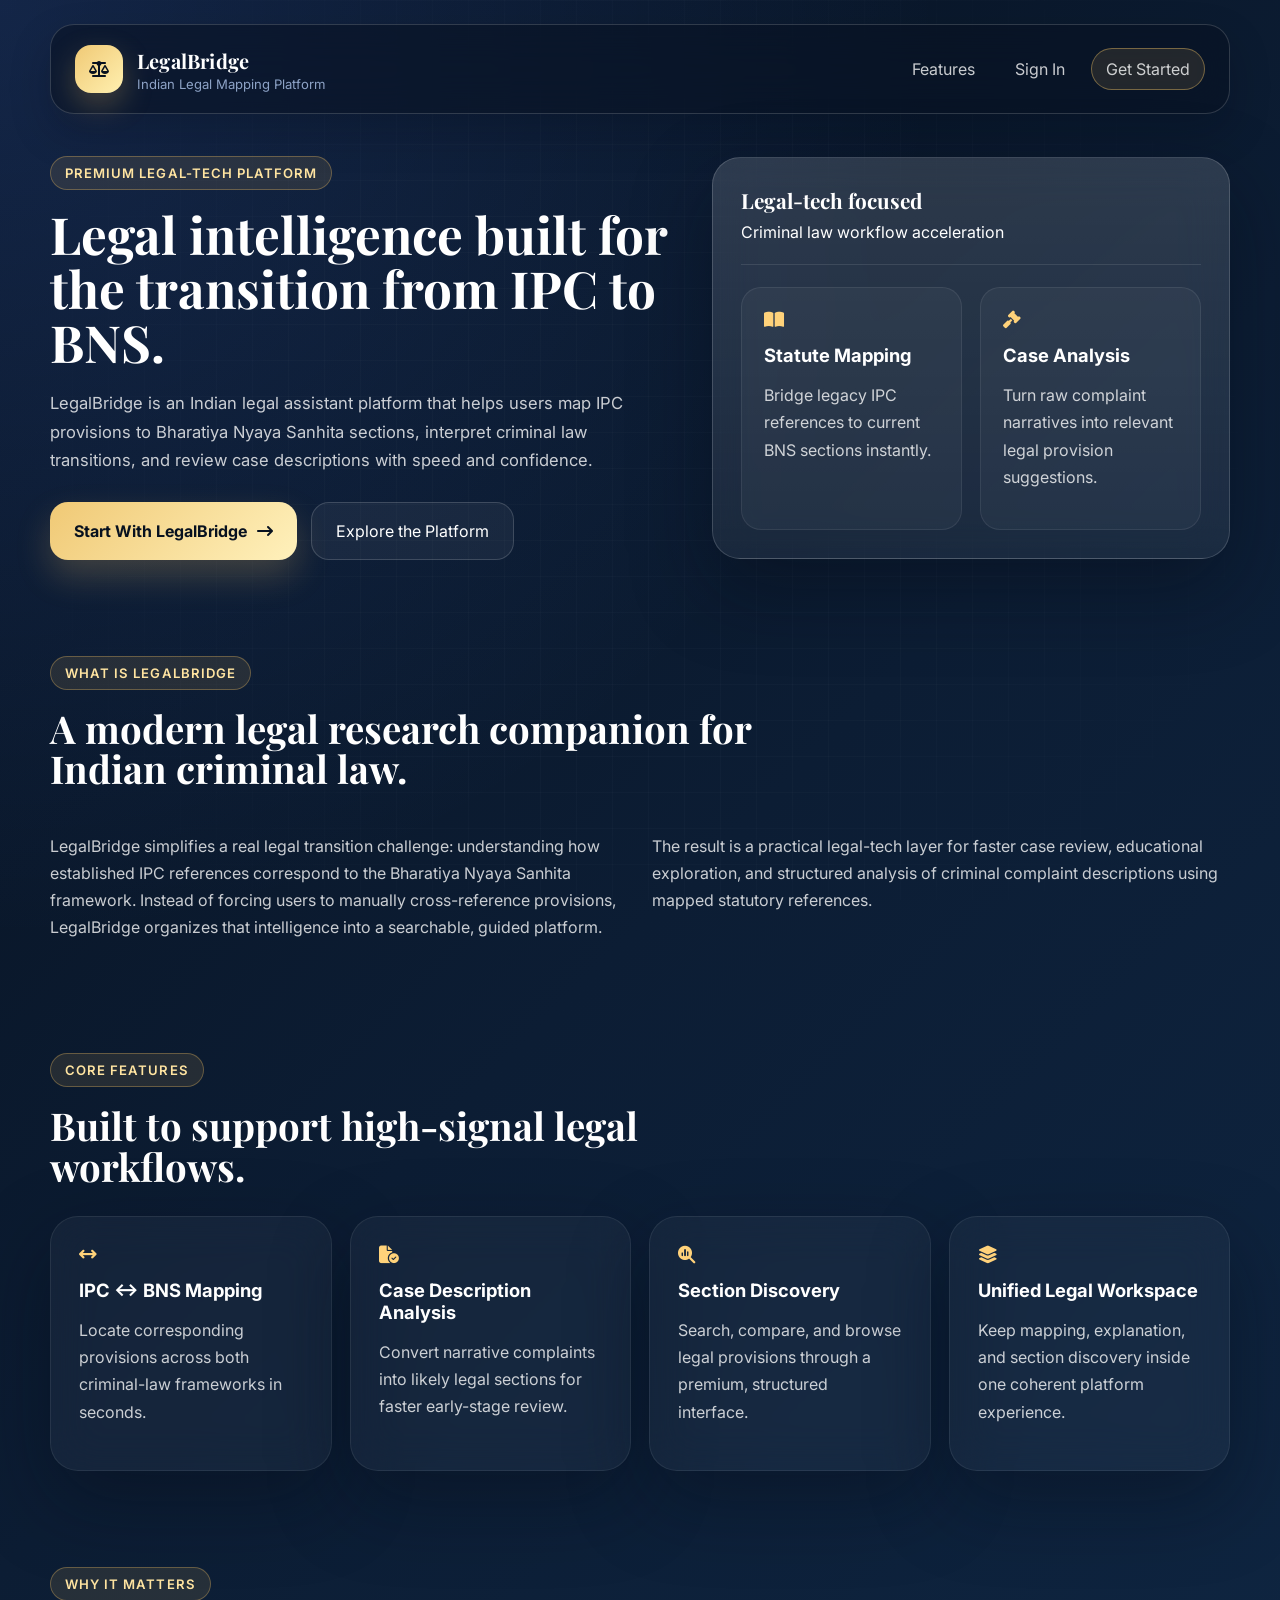
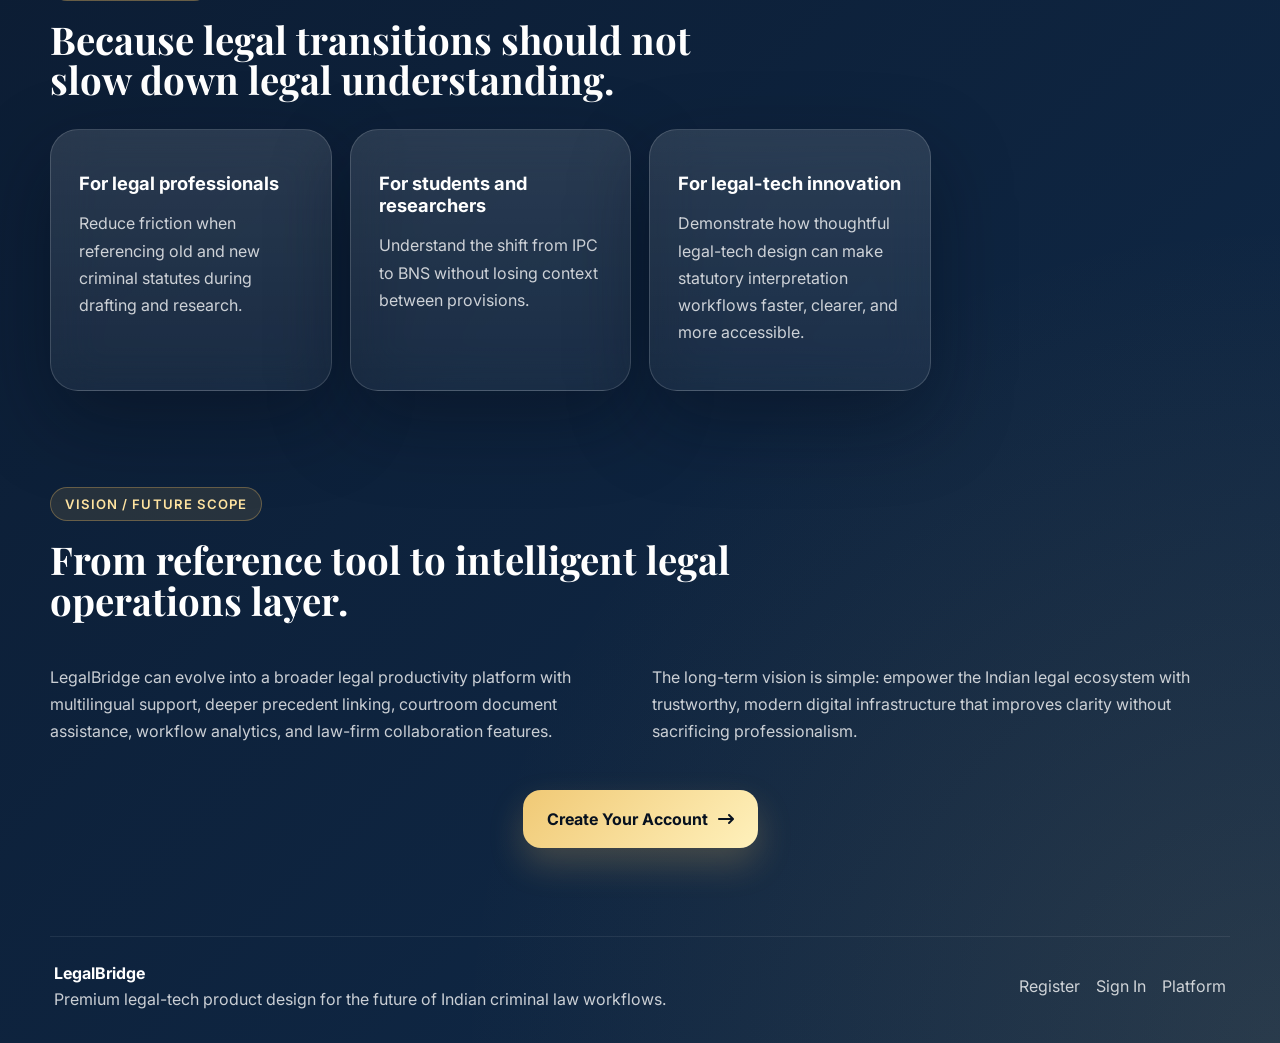
==== frontend/about.html @ 5979b71e "implement login and abount page" ====
<!DOCTYPE html>
<html lang="en">
<head>
  <meta charset="UTF-8">
  <meta name="viewport" content="width=device-width, initial-scale=1.0">
  <title>LegalBridge | About</title>
  <link rel="preconnect" href="https://fonts.googleapis.com">
  <link rel="preconnect" href="https://fonts.gstatic.com" crossorigin>
  <link href="https://fonts.googleapis.com/css2?family=Playfair+Display:wght@600;700&family=Inter:wght@400;500;600;700&display=swap" rel="stylesheet">
  <link rel="stylesheet" href="https://cdnjs.cloudflare.com/ajax/libs/font-awesome/6.5.2/css/all.min.css">
  <link rel="stylesheet" href="./auth.css">
</head>
<body class="about-page">
  <div class="page-shell">
    <header class="site-header">
      <nav class="navbar">
        <a class="brand" href="./index.html">
          <span class="brand-mark"><i class="fa-solid fa-scale-balanced"></i></span>
          <span class="brand-copy">
            <strong>LegalBridge</strong>
            <small>Indian Legal Mapping Platform</small>
          </span>
        </a>
        <button class="nav-toggle" type="button" aria-label="Toggle navigation" data-nav-toggle>
          <i class="fa-solid fa-bars"></i>
        </button>
        <div class="nav-links" data-nav-menu>
          <a href="#features">Features</a>
          <a href="./signin.html">Sign In</a>
          <a href="./signup.html" class="nav-cta">Get Started</a>
        </div>
      </nav>
    </header>

    <main class="about-main">
      <section class="hero-section">
        <div class="hero-copy">
          <span class="hero-chip">Premium Legal-Tech Platform</span>
          <h1>Legal intelligence built for the transition from IPC to BNS.</h1>
          <p>
            LegalBridge is an Indian legal assistant platform that helps users map IPC provisions to Bharatiya Nyaya Sanhita sections, interpret criminal law transitions, and review case descriptions with speed and confidence.
          </p>
          <div class="hero-actions">
            <a href="./signup.html" class="primary-button link-button">
              <span>Start With LegalBridge</span>
              <i class="fa-solid fa-arrow-right-long"></i>
            </a>
            <a href="./index.html" class="secondary-button">Explore the Platform</a>
          </div>
        </div>

        <div class="hero-visual glass-panel">
          <div class="visual-stat">
            <strong>Legal-tech focused</strong>
            <span>Criminal law workflow acceleration</span>
          </div>
          <div class="visual-grid">
            <article>
              <i class="fa-solid fa-book-open"></i>
              <h3>Statute Mapping</h3>
              <p>Bridge legacy IPC references to current BNS sections instantly.</p>
            </article>
            <article>
              <i class="fa-solid fa-gavel"></i>
              <h3>Case Analysis</h3>
              <p>Turn raw complaint narratives into relevant legal provision suggestions.</p>
            </article>
          </div>
        </div>
      </section>

      <section class="content-section" id="what-is">
        <div class="section-heading">
          <span class="eyebrow">What is LegalBridge</span>
          <h2>A modern legal research companion for Indian criminal law.</h2>
        </div>
        <div class="two-col-copy">
          <p>
            LegalBridge simplifies a real legal transition challenge: understanding how established IPC references correspond to the Bharatiya Nyaya Sanhita framework. Instead of forcing users to manually cross-reference provisions, LegalBridge organizes that intelligence into a searchable, guided platform.
          </p>
          <p>
            The result is a practical legal-tech layer for faster case review, educational exploration, and structured analysis of criminal complaint descriptions using mapped statutory references.
          </p>
        </div>
      </section>

      <section class="content-section" id="features">
        <div class="section-heading">
          <span class="eyebrow">Core Features</span>
          <h2>Built to support high-signal legal workflows.</h2>
        </div>
        <div class="card-grid">
          <article class="info-card glass-panel">
            <i class="fa-solid fa-arrows-left-right"></i>
            <h3>IPC ↔ BNS Mapping</h3>
            <p>Locate corresponding provisions across both criminal-law frameworks in seconds.</p>
          </article>
          <article class="info-card glass-panel">
            <i class="fa-solid fa-file-circle-check"></i>
            <h3>Case Description Analysis</h3>
            <p>Convert narrative complaints into likely legal sections for faster early-stage review.</p>
          </article>
          <article class="info-card glass-panel">
            <i class="fa-solid fa-magnifying-glass-chart"></i>
            <h3>Section Discovery</h3>
            <p>Search, compare, and browse legal provisions through a premium, structured interface.</p>
          </article>
          <article class="info-card glass-panel">
            <i class="fa-solid fa-layer-group"></i>
            <h3>Unified Legal Workspace</h3>
            <p>Keep mapping, explanation, and section discovery inside one coherent platform experience.</p>
          </article>
        </div>
      </section>

      <section class="content-section emphasis-section">
        <div class="section-heading">
          <span class="eyebrow">Why It Matters</span>
          <h2>Because legal transitions should not slow down legal understanding.</h2>
        </div>
        <div class="impact-grid">
          <div class="impact-item glass-panel">
            <h3>For legal professionals</h3>
            <p>Reduce friction when referencing old and new criminal statutes during drafting and research.</p>
          </div>
          <div class="impact-item glass-panel">
            <h3>For students and researchers</h3>
            <p>Understand the shift from IPC to BNS without losing context between provisions.</p>
          </div>
          <div class="impact-item glass-panel">
            <h3>For legal-tech innovation</h3>
            <p>Demonstrate how thoughtful legal-tech design can make statutory interpretation workflows faster, clearer, and more accessible.</p>
          </div>
        </div>
      </section>

      <section class="content-section future-section">
        <div class="section-heading">
          <span class="eyebrow">Vision / Future Scope</span>
          <h2>From reference tool to intelligent legal operations layer.</h2>
        </div>
        <div class="two-col-copy">
          <p>
            LegalBridge can evolve into a broader legal productivity platform with multilingual support, deeper precedent linking, courtroom document assistance, workflow analytics, and law-firm collaboration features.
          </p>
          <p>
            The long-term vision is simple: empower the Indian legal ecosystem with trustworthy, modern digital infrastructure that improves clarity without sacrificing professionalism.
          </p>
        </div>
        <div class="hero-actions centered">
          <a href="./signup.html" class="primary-button link-button">
            <span>Create Your Account</span>
            <i class="fa-solid fa-arrow-right-long"></i>
          </a>
        </div>
      </section>
    </main>

    <footer class="site-footer">
      <div>
        <strong>LegalBridge</strong>
        <span>Premium legal-tech product design for the future of Indian criminal law workflows.</span>
      </div>
      <div class="footer-links">
        <a href="./signup.html">Register</a>
        <a href="./signin.html">Sign In</a>
        <a href="./index.html">Platform</a>
      </div>
    </footer>
  </div>

  <script src="./auth.js"></script>
</body>
</html>
---- frontend/auth.css ----
:root {
  --navy-950: #07111f;
  --navy-900: #0c1d34;
  --navy-800: #122a4b;
  --navy-700: #1a3f68;
  --blue-500: #4c83ff;
  --white: #ffffff;
  --white-soft: rgba(255, 255, 255, 0.78);
  --ink: #10213d;
  --muted: #8ea3c7;
  --gold-500: #e1b55f;
  --gold-400: #f0c975;
  --gold-200: rgba(225, 181, 95, 0.18);
  --line: rgba(255, 255, 255, 0.16);
  --glass: rgba(255, 255, 255, 0.1);
  --shadow-xl: 0 30px 80px rgba(4, 10, 22, 0.38);
  --shadow-md: 0 18px 40px rgba(4, 10, 22, 0.22);
  --success: #34d399;
  --danger: #ff7a8a;
  --warning: #f7c66a;
}

* {
  box-sizing: border-box;
}

html {
  scroll-behavior: smooth;
}

body {
  margin: 0;
  font-family: "Inter", sans-serif;
  color: var(--white);
  background:
    radial-gradient(circle at top left, rgba(76, 131, 255, 0.18), transparent 32%),
    radial-gradient(circle at bottom right, rgba(225, 181, 95, 0.12), transparent 28%),
    linear-gradient(135deg, var(--navy-950), var(--navy-900) 40%, #102a49 100%);
  min-height: 100vh;
  overflow-x: hidden;
}

body::before {
  content: "";
  position: fixed;
  inset: 0;
  pointer-events: none;
  background:
    linear-gradient(rgba(255, 255, 255, 0.02) 1px, transparent 1px),
    linear-gradient(90deg, rgba(255, 255, 255, 0.02) 1px, transparent 1px);
  background-size: 36px 36px;
  mask-image: radial-gradient(circle at center, black 45%, transparent 90%);
}

a {
  color: inherit;
  text-decoration: none;
}

button,
input {
  font: inherit;
}

.page-shell {
  position: relative;
  min-height: 100vh;
  padding: 24px;
}

.site-header,
.site-footer,
.auth-main,
.about-main {
  position: relative;
  z-index: 1;
}

.navbar,
.site-footer,
.auth-layout,
.hero-section,
.content-section {
  width: min(1180px, calc(100% - 24px));
  margin: 0 auto;
}

.navbar {
  display: flex;
  align-items: center;
  justify-content: space-between;
  gap: 24px;
  padding: 20px 24px;
  border: 1px solid var(--line);
  border-radius: 24px;
  background: rgba(8, 18, 34, 0.55);
  backdrop-filter: blur(20px);
  box-shadow: var(--shadow-md);
}

.brand {
  display: inline-flex;
  align-items: center;
  gap: 14px;
}

.brand-mark {
  width: 48px;
  height: 48px;
  display: grid;
  place-items: center;
  border-radius: 16px;
  color: var(--navy-950);
  background: linear-gradient(135deg, var(--gold-400), #fff0b0);
  box-shadow: 0 12px 30px rgba(225, 181, 95, 0.28);
}

.brand-copy {
  display: flex;
  flex-direction: column;
  gap: 2px;
}

.brand-copy strong {
  font-family: "Playfair Display", serif;
  font-size: 1.25rem;
  letter-spacing: 0.01em;
}

.brand-copy small {
  color: var(--muted);
  font-size: 0.82rem;
}

.nav-links {
  display: flex;
  align-items: center;
  gap: 12px;
}

.nav-links a {
  color: var(--white-soft);
  padding: 10px 14px;
  border-radius: 999px;
  transition: background 0.25s ease, color 0.25s ease, transform 0.25s ease;
}

.nav-links a:hover,
.nav-links a:focus-visible {
  color: var(--white);
  background: rgba(255, 255, 255, 0.08);
  transform: translateY(-1px);
}

.nav-cta {
  border: 1px solid rgba(225, 181, 95, 0.45);
  background: rgba(225, 181, 95, 0.12);
}

.nav-cta.active,
.nav-cta:hover {
  color: var(--navy-950);
  background: linear-gradient(135deg, var(--gold-400), #ffe5a4);
}

.nav-toggle {
  display: none;
  width: 44px;
  height: 44px;
  border: 1px solid var(--line);
  border-radius: 14px;
  background: rgba(255, 255, 255, 0.06);
  color: var(--white);
}

.glass-panel {
  border: 1px solid var(--line);
  background: linear-gradient(180deg, rgba(255, 255, 255, 0.14), rgba(255, 255, 255, 0.06));
  backdrop-filter: blur(22px);
  box-shadow: var(--shadow-xl);
}

.auth-main {
  padding: 48px 0 24px;
}

.auth-layout {
  display: grid;
  grid-template-columns: 1.05fr 0.95fr;
  gap: 28px;
  align-items: stretch;
}

.signin-layout {
  grid-template-columns: 0.98fr 1.02fr;
}

.brand-panel,
.form-panel {
  border-radius: 32px;
  padding: 34px;
}

.panel-badge,
.eyebrow,
.hero-chip {
  display: inline-flex;
  align-items: center;
  gap: 8px;
  width: fit-content;
  padding: 8px 14px;
  border-radius: 999px;
  border: 1px solid rgba(225, 181, 95, 0.35);
  background: rgba(225, 181, 95, 0.12);
  color: #ffe4a1;
  font-size: 0.82rem;
  font-weight: 600;
  text-transform: uppercase;
  letter-spacing: 0.08em;
}

.brand-panel h1,
.hero-copy h1,
.form-heading h2,
.section-heading h2 {
  margin: 18px 0 0;
  font-family: "Playfair Display", serif;
  line-height: 1.05;
}

.brand-panel h1,
.hero-copy h1 {
  font-size: clamp(2.4rem, 4vw, 4.7rem);
}

.form-heading h2,
.section-heading h2 {
  font-size: clamp(2rem, 3vw, 3rem);
}

.brand-subtitle,
.brand-description,
.form-heading p,
.hero-copy p,
.two-col-copy p,
.info-card p,
.impact-item p,
.stack-card p,
.visual-grid p {
  color: var(--white-soft);
  line-height: 1.7;
}

.brand-subtitle {
  margin: 12px 0 0;
  font-size: 1.05rem;
  color: #e7f0ff;
}

.brand-description {
  margin: 18px 0 0;
  max-width: 54ch;
}

.feature-list {
  list-style: none;
  padding: 0;
  margin: 30px 0 0;
  display: grid;
  gap: 14px;
}

.feature-list li {
  display: flex;
  align-items: center;
  gap: 12px;
  color: #f7fbff;
}

.feature-list i {
  width: 28px;
  height: 28px;
  display: grid;
  place-items: center;
  border-radius: 50%;
  background: rgba(225, 181, 95, 0.16);
  color: #ffd98d;
}

.legal-illustration,
.trust-card {
  margin-top: 34px;
}

.legal-illustration {
  position: relative;
  min-height: 260px;
  overflow: hidden;
  border-radius: 28px;
  border: 1px solid rgba(255, 255, 255, 0.1);
  background: linear-gradient(135deg, rgba(14, 35, 63, 0.9), rgba(30, 60, 102, 0.45));
}

.orb {
  position: absolute;
  border-radius: 50%;
  filter: blur(10px);
}

.orb-one {
  width: 180px;
  height: 180px;
  top: -50px;
  left: -30px;
  background: rgba(76, 131, 255, 0.35);
}

.orb-two {
  width: 150px;
  height: 150px;
  right: -20px;
  bottom: -30px;
  background: rgba(225, 181, 95, 0.3);
}

.legal-card {
  position: absolute;
  inset: 28px;
  padding: 24px;
  border-radius: 24px;
  border: 1px solid rgba(255, 255, 255, 0.14);
  background: rgba(255, 255, 255, 0.08);
  backdrop-filter: blur(18px);
}

.legal-card-top {
  display: flex;
  align-items: center;
  gap: 10px;
  color: var(--white-soft);
  font-weight: 600;
}

.status-dot {
  width: 10px;
  height: 10px;
  border-radius: 50%;
  background: var(--success);
  box-shadow: 0 0 0 8px rgba(52, 211, 153, 0.12);
}

.legal-card-grid,
.visual-grid,
.card-grid,
.stack-grid,
.impact-grid {
  display: grid;
  gap: 18px;
}

.legal-card-grid {
  grid-template-columns: repeat(2, minmax(0, 1fr));
  margin-top: 26px;
}

.mini-tile {
  padding: 18px;
  border-radius: 20px;
  background: rgba(255, 255, 255, 0.08);
  border: 1px solid rgba(255, 255, 255, 0.12);
}

.mini-tile.wide {
  grid-column: 1 / -1;
}

.mini-tile i,
.trust-card i,
.info-card i,
.stack-card i,
.visual-grid i {
  color: #ffd27a;
  font-size: 1.1rem;
}

.mini-tile span {
  display: block;
  margin-top: 12px;
  color: var(--white-soft);
  font-weight: 600;
}

.trust-card {
  padding: 22px;
  border-radius: 24px;
  background: rgba(255, 255, 255, 0.08);
  border: 1px solid rgba(255, 255, 255, 0.12);
}

.trust-badge {
  display: inline-flex;
  align-items: center;
  gap: 10px;
  padding: 8px 14px;
  border-radius: 999px;
  background: rgba(17, 120, 89, 0.18);
  color: #a9f0d5;
  font-weight: 700;
}

.trust-card p {
  margin: 16px 0 0;
  color: var(--white-soft);
}

.form-heading {
  margin-bottom: 28px;
}

.auth-form {
  display: grid;
  gap: 18px;
}

.field-grid {
  display: grid;
  gap: 18px;
}

.field-group {
  display: grid;
  gap: 8px;
}

.field-group label {
  font-weight: 600;
  color: #edf4ff;
}

.input-shell {
  position: relative;
  display: flex;
  align-items: center;
  gap: 12px;
  min-height: 58px;
  padding: 0 16px;
  border: 1px solid rgba(255, 255, 255, 0.16);
  border-radius: 18px;
  background: rgba(8, 16, 31, 0.42);
  transition: border-color 0.2s ease, transform 0.2s ease, box-shadow 0.2s ease;
}

.input-shell:focus-within {
  border-color: rgba(225, 181, 95, 0.7);
  box-shadow: 0 0 0 4px rgba(225, 181, 95, 0.12);
  transform: translateY(-1px);
}

.input-shell i {
  color: var(--muted);
}

.input-shell input {
  width: 100%;
  border: 0;
  outline: 0;
  background: transparent;
  color: var(--white);
}

.input-shell input::placeholder {
  color: #88a1c9;
}

.input-action {
  border: 0;
  background: transparent;
  color: #c7d8f8;
  cursor: pointer;
}

.field-group.is-valid .input-shell {
  border-color: rgba(52, 211, 153, 0.7);
}

.field-group.is-invalid .input-shell {
  border-color: rgba(255, 122, 138, 0.82);
  animation: shake 0.28s ease;
}

.field-message {
  min-height: 18px;
  color: var(--danger);
  font-size: 0.82rem;
}

.checkbox-row {
  display: inline-flex;
  align-items: flex-start;
  gap: 12px;
  color: var(--white-soft);
  line-height: 1.55;
}

.checkbox-row input {
  margin-top: 4px;
  accent-color: var(--gold-400);
}

.checkbox-row.compact {
  align-items: center;
}

.checkbox-message {
  margin-top: -10px;
}

.strength-meter {
  display: grid;
  grid-template-columns: repeat(4, minmax(0, 1fr));
  gap: 8px;
}

.strength-meter span {
  height: 6px;
  border-radius: 999px;
  background: rgba(255, 255, 255, 0.12);
  transition: background 0.2s ease, transform 0.2s ease;
}

.strength-meter span.active.weak {
  background: var(--danger);
}

.strength-meter span.active.medium {
  background: var(--warning);
}

.strength-meter span.active.strong {
  background: var(--success);
}

.strength-copy {
  color: var(--muted);
  font-size: 0.88rem;
}

.form-meta,
.hero-actions,
.site-footer,
.footer-links {
  display: flex;
  align-items: center;
}

.form-meta {
  justify-content: space-between;
  gap: 14px;
}

.text-link {
  color: #ffe3a2;
}

.secure-strip {
  padding: 16px 18px;
  border-radius: 18px;
  border: 1px solid rgba(255, 255, 255, 0.12);
  background: rgba(255, 255, 255, 0.06);
}

.secure-strip span {
  display: inline-flex;
  align-items: center;
  gap: 10px;
  font-weight: 700;
  color: #fff3c8;
}

.secure-strip p {
  margin: 8px 0 0;
  color: var(--white-soft);
}

.primary-button,
.secondary-button {
  display: inline-flex;
  align-items: center;
  justify-content: center;
  gap: 10px;
  min-height: 58px;
  border-radius: 18px;
  border: 0;
  cursor: pointer;
  transition: transform 0.25s ease, box-shadow 0.25s ease, opacity 0.25s ease;
}

.primary-button {
  width: 100%;
  padding: 0 20px;
  color: var(--navy-950);
  font-weight: 700;
  background: linear-gradient(135deg, var(--gold-400), #fff1bc);
  box-shadow: 0 16px 34px rgba(225, 181, 95, 0.24);
}

.primary-button:hover,
.secondary-button:hover,
.link-button:hover {
  transform: translateY(-2px);
}

.primary-button.is-loading {
  pointer-events: none;
  opacity: 0.9;
}

.primary-button.is-loading i {
  display: none;
}

.primary-button.is-loading::after {
  content: "";
  width: 18px;
  height: 18px;
  border-radius: 50%;
  border: 2px solid rgba(7, 17, 31, 0.18);
  border-top-color: var(--navy-950);
  animation: spin 0.8s linear infinite;
}

.redirect-copy {
  margin: 6px 0 0;
  color: var(--white-soft);
  text-align: center;
}

.redirect-copy a {
  color: #ffe2a0;
  font-weight: 700;
}

.toast {
  position: fixed;
  right: 24px;
  bottom: 24px;
  display: inline-flex;
  align-items: center;
  gap: 12px;
  padding: 14px 18px;
  border-radius: 18px;
  border: 1px solid rgba(52, 211, 153, 0.35);
  background: rgba(8, 26, 22, 0.92);
  color: #cbffe9;
  box-shadow: var(--shadow-md);
  opacity: 0;
  transform: translateY(24px);
  pointer-events: none;
  transition: opacity 0.3s ease, transform 0.3s ease;
  z-index: 20;
}

.toast.show {
  opacity: 1;
  transform: translateY(0);
}

.about-main {
  padding: 42px 0 20px;
}

.hero-section {
  display: grid;
  grid-template-columns: 1.1fr 0.9fr;
  gap: 28px;
  align-items: center;
}

.hero-copy p {
  margin-top: 20px;
  max-width: 60ch;
  font-size: 1.04rem;
}

.hero-actions {
  gap: 14px;
  flex-wrap: wrap;
  margin-top: 28px;
}

.link-button {
  width: auto;
  padding: 0 24px;
}

.secondary-button {
  padding: 0 24px;
  color: var(--white);
  border: 1px solid rgba(255, 255, 255, 0.16);
  background: rgba(255, 255, 255, 0.05);
}

.centered {
  justify-content: center;
}

.hero-visual,
.info-card,
.stack-card,
.impact-item {
  border-radius: 28px;
  padding: 28px;
}

.visual-stat {
  display: flex;
  flex-direction: column;
  gap: 8px;
  padding-bottom: 22px;
  border-bottom: 1px solid rgba(255, 255, 255, 0.1);
}

.visual-stat strong {
  font-size: 1.3rem;
  font-family: "Playfair Display", serif;
}

.visual-grid {
  grid-template-columns: repeat(2, minmax(0, 1fr));
  margin-top: 22px;
}

.visual-grid article,
.info-card,
.stack-card {
  background: rgba(255, 255, 255, 0.04);
  border: 1px solid rgba(255, 255, 255, 0.08);
}

.visual-grid article {
  border-radius: 20px;
  padding: 22px;
}

.visual-grid article.wide {
  grid-column: 1 / -1;
}

.visual-grid h3,
.info-card h3,
.stack-card h3,
.impact-item h3 {
  margin: 14px 0 8px;
  font-size: 1.15rem;
}

.content-section {
  padding: 96px 0 0;
}

.section-heading {
  max-width: 720px;
}

.two-col-copy {
  display: grid;
  grid-template-columns: repeat(2, minmax(0, 1fr));
  gap: 24px;
  margin-top: 28px;
}

.card-grid,
.impact-grid,
.stack-grid {
  grid-template-columns: repeat(4, minmax(0, 1fr));
  margin-top: 30px;
}

.stack-grid {
  grid-template-columns: repeat(3, minmax(0, 1fr));
}

.emphasis-section .impact-item {
  background: linear-gradient(180deg, rgba(255, 255, 255, 0.12), rgba(255, 255, 255, 0.05));
}

.future-section {
  padding-bottom: 32px;
}

.site-footer {
  justify-content: space-between;
  gap: 20px;
  padding: 26px 4px 10px;
  margin-top: 36px;
  color: var(--white-soft);
  border-top: 1px solid rgba(255, 255, 255, 0.08);
}

.site-footer strong {
  display: block;
  color: var(--white);
  margin-bottom: 6px;
}

.footer-links {
  gap: 16px;
  flex-wrap: wrap;
}

.footer-links a:hover {
  color: #ffe4a1;
}

@keyframes spin {
  to {
    transform: rotate(360deg);
  }
}

@keyframes shake {
  0%, 100% {
    transform: translateX(0);
  }
  25% {
    transform: translateX(-4px);
  }
  75% {
    transform: translateX(4px);
  }
}

@media (max-width: 980px) {
  .auth-layout,
  .hero-section,
  .two-col-copy,
  .card-grid,
  .impact-grid,
  .stack-grid {
    grid-template-columns: 1fr;
  }

  .brand-panel,
  .form-panel,
  .hero-visual {
    padding: 26px;
  }
}

@media (max-width: 820px) {
  .page-shell {
    padding: 16px;
  }

  .navbar {
    padding: 16px 18px;
    align-items: flex-start;
    flex-wrap: wrap;
  }

  .nav-toggle {
    display: inline-grid;
    place-items: center;
    margin-left: auto;
  }

  .nav-links {
    display: none;
    width: 100%;
    flex-direction: column;
    align-items: stretch;
    padding-top: 8px;
  }

  .nav-links.open {
    display: flex;
  }

  .site-footer,
  .form-meta {
    flex-direction: column;
    align-items: flex-start;
  }
}

@media (max-width: 560px) {
  .brand-panel h1,
  .hero-copy h1 {
    font-size: 2.2rem;
  }

  .form-heading h2,
  .section-heading h2 {
    font-size: 1.8rem;
  }

  .brand-panel,
  .form-panel,
  .hero-visual,
  .info-card,
  .stack-card,
  .impact-item {
    border-radius: 24px;
    padding: 22px;
  }

  .toast {
    right: 16px;
    left: 16px;
    bottom: 16px;
  }
}
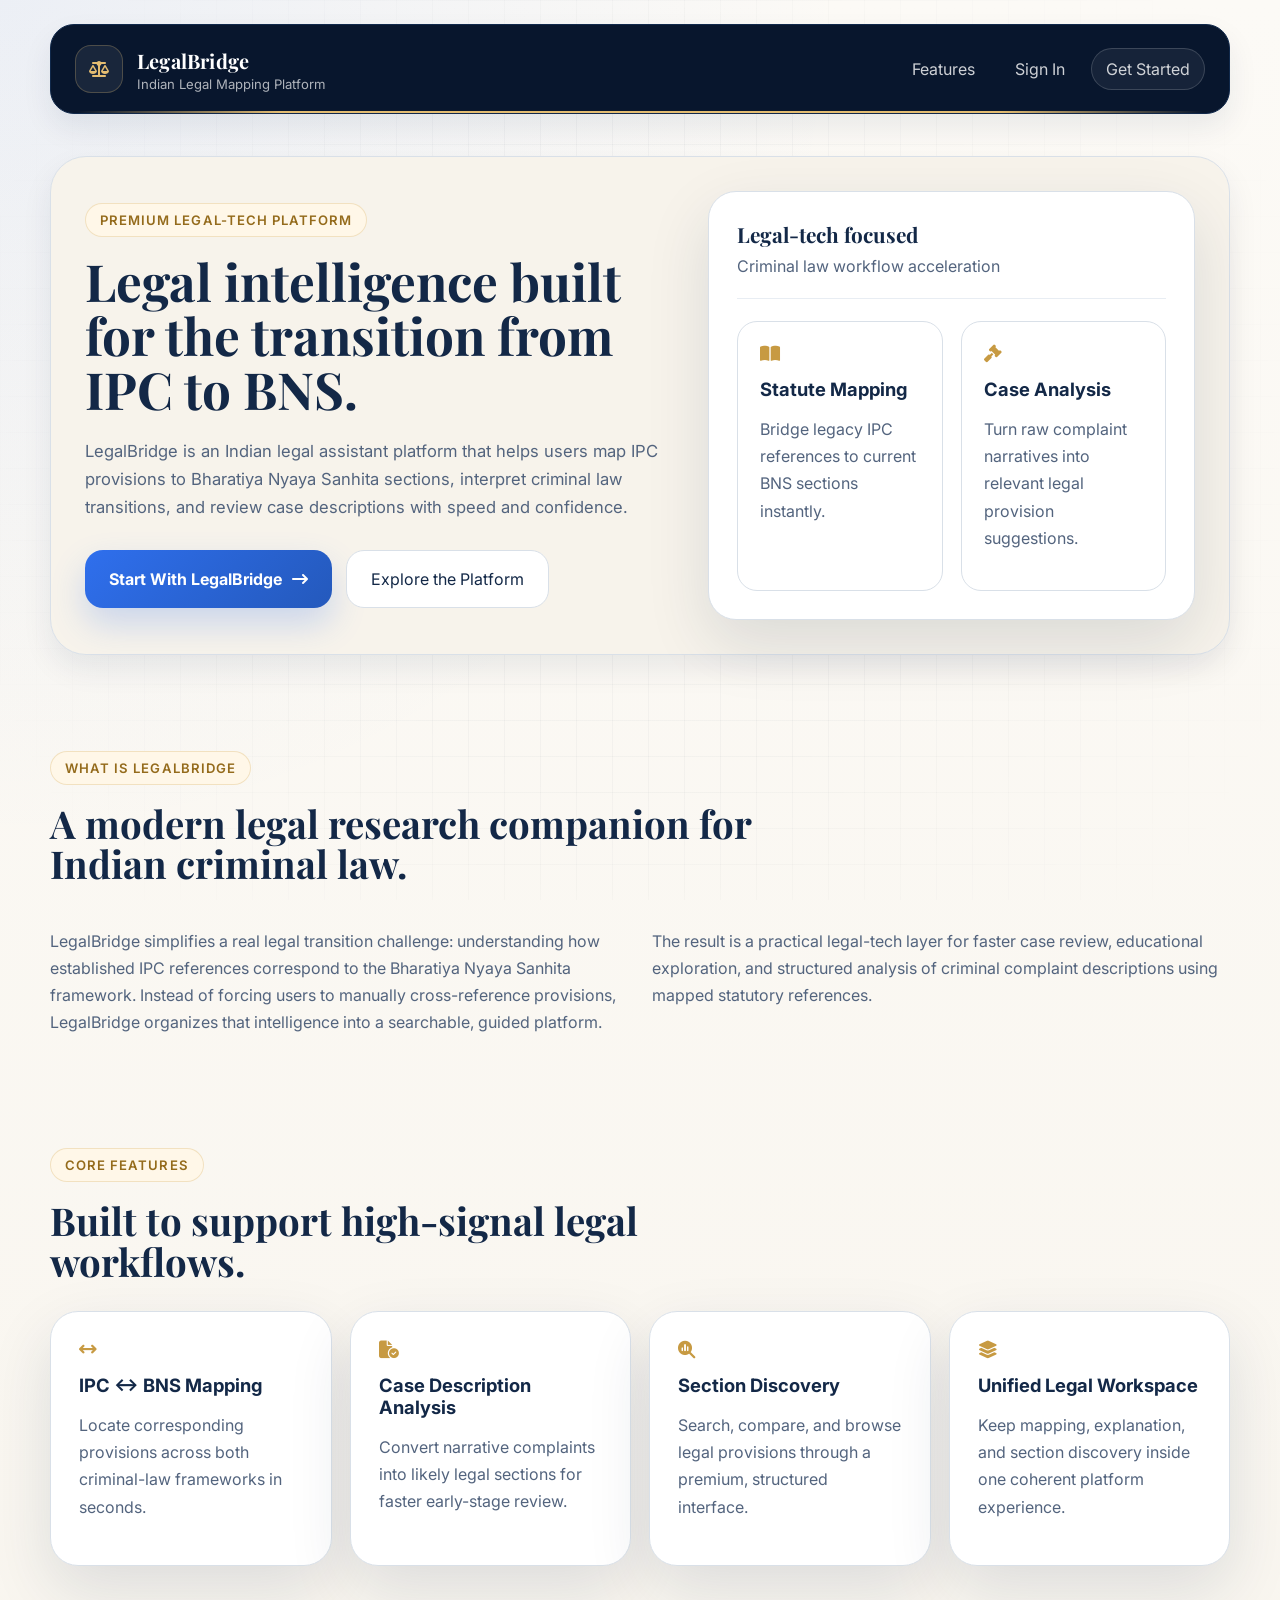
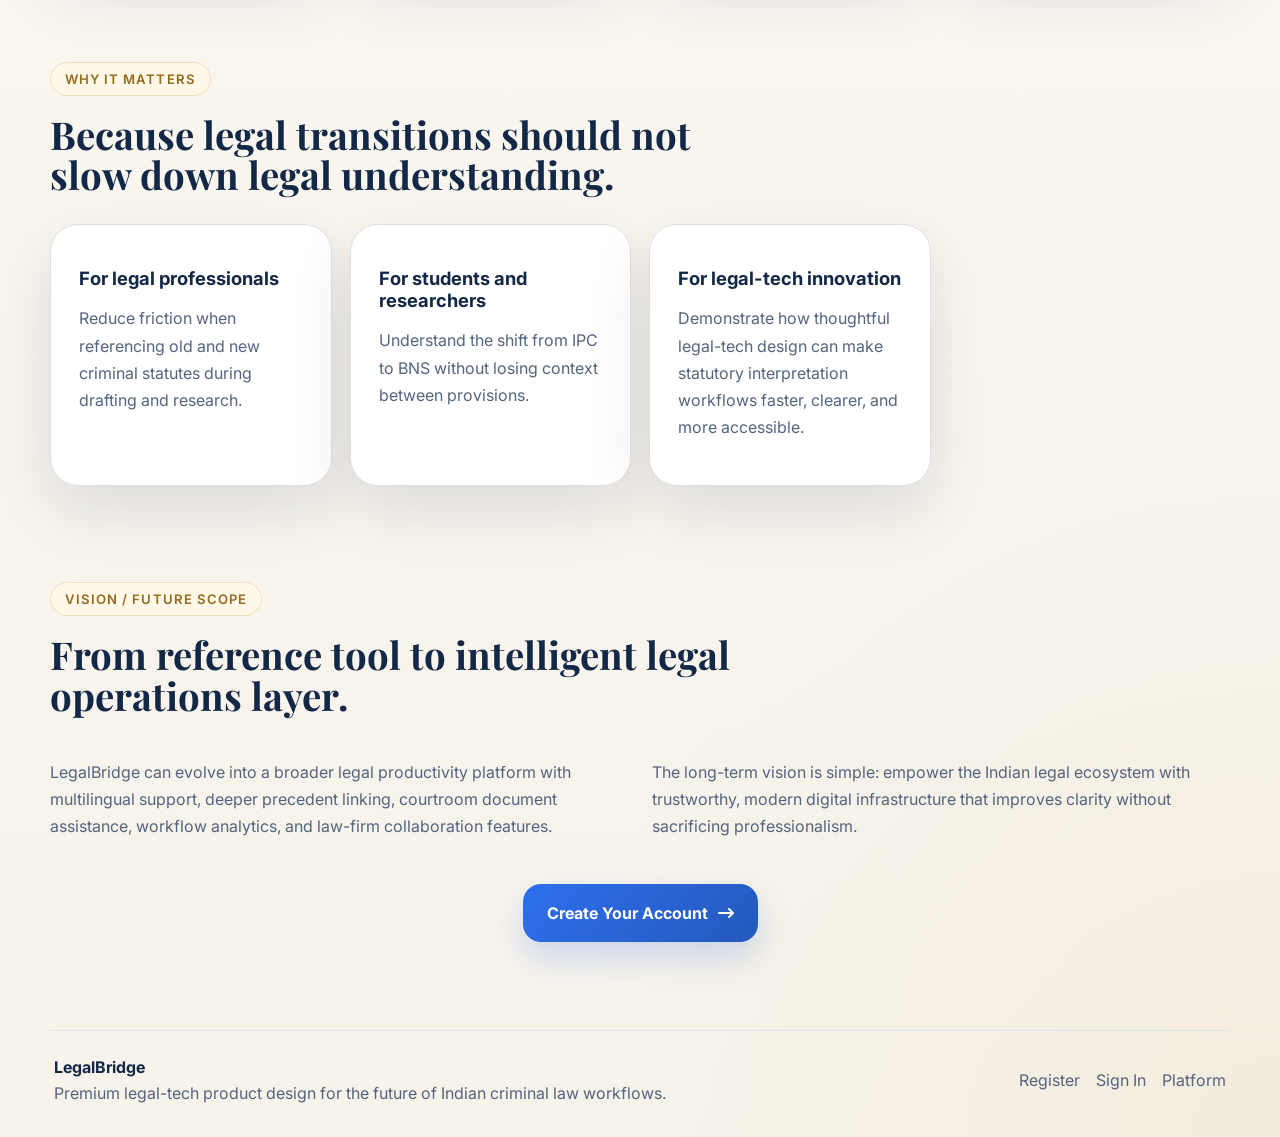
==== commit 5c07cb95: "added" ====
--- a/frontend/about.html
+++ b/frontend/about.html
@@ -1,4 +1,5 @@
 <!DOCTYPE html>
+<!-- This is a comment -->
 <html lang="en">
 <head>
   <meta charset="UTF-8">
--- a/frontend/auth.css
+++ b/frontend/auth.css
@@ -1,20 +1,23 @@
 :root {
-  --navy-950: #07111f;
-  --navy-900: #0c1d34;
-  --navy-800: #122a4b;
-  --navy-700: #1a3f68;
-  --blue-500: #4c83ff;
+  --navy-950: #08162d;
+  --navy-900: #102344;
+  --navy-800: #1d3763;
+  --navy-700: #284d88;
+  --blue-500: #2f6fed;
+  --blue-600: #2459bc;
   --white: #ffffff;
-  --white-soft: rgba(255, 255, 255, 0.78);
-  --ink: #10213d;
-  --muted: #8ea3c7;
-  --gold-500: #e1b55f;
-  --gold-400: #f0c975;
-  --gold-200: rgba(225, 181, 95, 0.18);
-  --line: rgba(255, 255, 255, 0.16);
-  --glass: rgba(255, 255, 255, 0.1);
-  --shadow-xl: 0 30px 80px rgba(4, 10, 22, 0.38);
-  --shadow-md: 0 18px 40px rgba(4, 10, 22, 0.22);
+  --offwhite: #f7f3eb;
+  --offwhite-strong: #fcfaf6;
+  --ink: #132847;
+  --ink-soft: #53647e;
+  --muted: #6c7b91;
+  --gold-500: #c79a42;
+  --gold-400: #e3bc71;
+  --gold-200: rgba(199, 154, 66, 0.16);
+  --slate-line: #d9e0e8;
+  --line: rgba(255, 255, 255, 0.14);
+  --shadow-xl: 0 24px 64px rgba(19, 40, 71, 0.12);
+  --shadow-md: 0 14px 30px rgba(19, 40, 71, 0.08);
   --success: #34d399;
   --danger: #ff7a8a;
   --warning: #f7c66a;
@@ -31,11 +34,11 @@
 body {
   margin: 0;
   font-family: "Inter", sans-serif;
-  color: var(--white);
+  color: var(--ink);
   background:
-    radial-gradient(circle at top left, rgba(76, 131, 255, 0.18), transparent 32%),
-    radial-gradient(circle at bottom right, rgba(225, 181, 95, 0.12), transparent 28%),
-    linear-gradient(135deg, var(--navy-950), var(--navy-900) 40%, #102a49 100%);
+    radial-gradient(circle at top left, rgba(47, 111, 237, 0.08), transparent 28%),
+    radial-gradient(circle at bottom right, rgba(199, 154, 66, 0.08), transparent 24%),
+    linear-gradient(180deg, var(--offwhite-strong) 0%, var(--offwhite) 100%);
   min-height: 100vh;
   overflow-x: hidden;
 }
@@ -46,10 +49,10 @@
   inset: 0;
   pointer-events: none;
   background:
-    linear-gradient(rgba(255, 255, 255, 0.02) 1px, transparent 1px),
-    linear-gradient(90deg, rgba(255, 255, 255, 0.02) 1px, transparent 1px);
+    linear-gradient(rgba(19, 40, 71, 0.03) 1px, transparent 1px),
+    linear-gradient(90deg, rgba(19, 40, 71, 0.03) 1px, transparent 1px);
   background-size: 36px 36px;
-  mask-image: radial-gradient(circle at center, black 45%, transparent 90%);
+  mask-image: radial-gradient(circle at center, black 42%, transparent 90%);
 }
 
 a {
@@ -86,16 +89,27 @@
 }
 
 .navbar {
+  position: relative;
   display: flex;
   align-items: center;
   justify-content: space-between;
   gap: 24px;
   padding: 20px 24px;
-  border: 1px solid var(--line);
+  border: 1px solid #11294b;
   border-radius: 24px;
-  background: rgba(8, 18, 34, 0.55);
-  backdrop-filter: blur(20px);
+  background: var(--navy-950);
   box-shadow: var(--shadow-md);
+}
+
+.navbar::after {
+  content: "";
+  position: absolute;
+  left: 26px;
+  right: 26px;
+  bottom: 0;
+  height: 2px;
+  border-radius: 999px;
+  background: linear-gradient(90deg, transparent 0%, var(--gold-400) 18%, var(--gold-400) 82%, transparent 100%);
 }
 
 .brand {
@@ -110,9 +124,9 @@
   display: grid;
   place-items: center;
   border-radius: 16px;
-  color: var(--navy-950);
-  background: linear-gradient(135deg, var(--gold-400), #fff0b0);
-  box-shadow: 0 12px 30px rgba(225, 181, 95, 0.28);
+  color: var(--gold-400);
+  background: rgba(255, 255, 255, 0.07);
+  border: 1px solid rgba(227, 188, 113, 0.26);
 }
 
 .brand-copy {
@@ -125,10 +139,11 @@
   font-family: "Playfair Display", serif;
   font-size: 1.25rem;
   letter-spacing: 0.01em;
+  color: var(--white);
 }
 
 .brand-copy small {
-  color: var(--muted);
+  color: rgba(255, 255, 255, 0.68);
   font-size: 0.82rem;
 }
 
@@ -138,8 +153,21 @@
   gap: 12px;
 }
 
+.nav-user {
+  display: inline-flex;
+  align-items: center;
+  min-height: 42px;
+  padding: 0 14px;
+  border-radius: 999px;
+  border: 1px solid rgba(255, 255, 255, 0.16);
+  color: var(--white);
+  background: rgba(255, 255, 255, 0.06);
+  font-weight: 600;
+  white-space: nowrap;
+}
+
 .nav-links a {
-  color: var(--white-soft);
+  color: rgba(255, 255, 255, 0.8);
   padding: 10px 14px;
   border-radius: 999px;
   transition: background 0.25s ease, color 0.25s ease, transform 0.25s ease;
@@ -153,30 +181,29 @@
 }
 
 .nav-cta {
-  border: 1px solid rgba(225, 181, 95, 0.45);
-  background: rgba(225, 181, 95, 0.12);
+  border: 1px solid rgba(255, 255, 255, 0.16);
+  background: rgba(255, 255, 255, 0.06);
 }
 
 .nav-cta.active,
 .nav-cta:hover {
-  color: var(--navy-950);
-  background: linear-gradient(135deg, var(--gold-400), #ffe5a4);
+  color: var(--white);
+  background: linear-gradient(135deg, var(--blue-500), var(--blue-600));
 }
 
 .nav-toggle {
   display: none;
   width: 44px;
   height: 44px;
-  border: 1px solid var(--line);
+  border: 1px solid rgba(255, 255, 255, 0.14);
   border-radius: 14px;
   background: rgba(255, 255, 255, 0.06);
   color: var(--white);
 }
 
 .glass-panel {
-  border: 1px solid var(--line);
-  background: linear-gradient(180deg, rgba(255, 255, 255, 0.14), rgba(255, 255, 255, 0.06));
-  backdrop-filter: blur(22px);
+  border: 1px solid var(--slate-line);
+  background: var(--white);
   box-shadow: var(--shadow-xl);
 }
 
@@ -201,6 +228,16 @@
   padding: 34px;
 }
 
+.brand-panel {
+  border-color: #17345d;
+  background: linear-gradient(180deg, #0f223f 0%, #17345d 100%);
+  color: var(--white);
+}
+
+.form-panel {
+  background: var(--white);
+}
+
 .panel-badge,
 .eyebrow,
 .hero-chip {
@@ -210,13 +247,19 @@
   width: fit-content;
   padding: 8px 14px;
   border-radius: 999px;
-  border: 1px solid rgba(225, 181, 95, 0.35);
-  background: rgba(225, 181, 95, 0.12);
-  color: #ffe4a1;
+  border: 1px solid rgba(199, 154, 66, 0.24);
+  background: #fff7e8;
+  color: #946b1c;
   font-size: 0.82rem;
   font-weight: 600;
   text-transform: uppercase;
   letter-spacing: 0.08em;
+}
+
+.brand-panel .panel-badge {
+  background: rgba(255, 255, 255, 0.08);
+  color: #ffe5b1;
+  border-color: rgba(227, 188, 113, 0.24);
 }
 
 .brand-panel h1,
@@ -236,6 +279,7 @@
 .form-heading h2,
 .section-heading h2 {
   font-size: clamp(2rem, 3vw, 3rem);
+  color: var(--ink);
 }
 
 .brand-subtitle,
@@ -247,19 +291,20 @@
 .impact-item p,
 .stack-card p,
 .visual-grid p {
-  color: var(--white-soft);
+  color: var(--ink-soft);
   line-height: 1.7;
 }
 
 .brand-subtitle {
   margin: 12px 0 0;
   font-size: 1.05rem;
-  color: #e7f0ff;
+  color: rgba(255, 255, 255, 0.86);
 }
 
 .brand-description {
   margin: 18px 0 0;
   max-width: 54ch;
+  color: rgba(255, 255, 255, 0.74);
 }
 
 .feature-list {
@@ -283,7 +328,7 @@
   display: grid;
   place-items: center;
   border-radius: 50%;
-  background: rgba(225, 181, 95, 0.16);
+  background: rgba(227, 188, 113, 0.18);
   color: #ffd98d;
 }
 
@@ -297,8 +342,8 @@
   min-height: 260px;
   overflow: hidden;
   border-radius: 28px;
-  border: 1px solid rgba(255, 255, 255, 0.1);
-  background: linear-gradient(135deg, rgba(14, 35, 63, 0.9), rgba(30, 60, 102, 0.45));
+  border: 1px solid rgba(255, 255, 255, 0.08);
+  background: linear-gradient(135deg, rgba(14, 35, 63, 0.92), rgba(30, 60, 102, 0.52));
 }
 
 .orb {
@@ -312,7 +357,7 @@
   height: 180px;
   top: -50px;
   left: -30px;
-  background: rgba(76, 131, 255, 0.35);
+  background: rgba(47, 111, 237, 0.32);
 }
 
 .orb-two {
@@ -320,7 +365,7 @@
   height: 150px;
   right: -20px;
   bottom: -30px;
-  background: rgba(225, 181, 95, 0.3);
+  background: rgba(227, 188, 113, 0.26);
 }
 
 .legal-card {
@@ -330,14 +375,13 @@
   border-radius: 24px;
   border: 1px solid rgba(255, 255, 255, 0.14);
   background: rgba(255, 255, 255, 0.08);
-  backdrop-filter: blur(18px);
 }
 
 .legal-card-top {
   display: flex;
   align-items: center;
   gap: 10px;
-  color: var(--white-soft);
+  color: rgba(255, 255, 255, 0.84);
   font-weight: 600;
 }
 
@@ -379,21 +423,21 @@
 .info-card i,
 .stack-card i,
 .visual-grid i {
-  color: #ffd27a;
+  color: var(--gold-500);
   font-size: 1.1rem;
 }
 
 .mini-tile span {
   display: block;
   margin-top: 12px;
-  color: var(--white-soft);
+  color: rgba(255, 255, 255, 0.8);
   font-weight: 600;
 }
 
 .trust-card {
   padding: 22px;
   border-radius: 24px;
-  background: rgba(255, 255, 255, 0.08);
+  background: rgba(255, 255, 255, 0.06);
   border: 1px solid rgba(255, 255, 255, 0.12);
 }
 
@@ -403,14 +447,14 @@
   gap: 10px;
   padding: 8px 14px;
   border-radius: 999px;
-  background: rgba(17, 120, 89, 0.18);
-  color: #a9f0d5;
+  background: rgba(255, 255, 255, 0.08);
+  color: #ffe5b1;
   font-weight: 700;
 }
 
 .trust-card p {
   margin: 16px 0 0;
-  color: var(--white-soft);
+  color: rgba(255, 255, 255, 0.74);
 }
 
 .form-heading {
@@ -434,7 +478,7 @@
 
 .field-group label {
   font-weight: 600;
-  color: #edf4ff;
+  color: var(--ink);
 }
 
 .input-shell {
@@ -444,20 +488,20 @@
   gap: 12px;
   min-height: 58px;
   padding: 0 16px;
-  border: 1px solid rgba(255, 255, 255, 0.16);
+  border: 1px solid var(--slate-line);
   border-radius: 18px;
-  background: rgba(8, 16, 31, 0.42);
+  background: var(--white);
   transition: border-color 0.2s ease, transform 0.2s ease, box-shadow 0.2s ease;
 }
 
 .input-shell:focus-within {
-  border-color: rgba(225, 181, 95, 0.7);
-  box-shadow: 0 0 0 4px rgba(225, 181, 95, 0.12);
+  border-color: rgba(47, 111, 237, 0.65);
+  box-shadow: 0 0 0 4px rgba(47, 111, 237, 0.1);
   transform: translateY(-1px);
 }
 
 .input-shell i {
-  color: var(--muted);
+  color: #7a8798;
 }
 
 .input-shell input {
@@ -465,17 +509,17 @@
   border: 0;
   outline: 0;
   background: transparent;
-  color: var(--white);
+  color: var(--ink);
 }
 
 .input-shell input::placeholder {
-  color: #88a1c9;
+  color: #8b95a4;
 }
 
 .input-action {
   border: 0;
   background: transparent;
-  color: #c7d8f8;
+  color: #7e8ba1;
   cursor: pointer;
 }
 
@@ -498,13 +542,13 @@
   display: inline-flex;
   align-items: flex-start;
   gap: 12px;
-  color: var(--white-soft);
+  color: var(--ink-soft);
   line-height: 1.55;
 }
 
 .checkbox-row input {
   margin-top: 4px;
-  accent-color: var(--gold-400);
+  accent-color: var(--blue-500);
 }
 
 .checkbox-row.compact {
@@ -524,7 +568,7 @@
 .strength-meter span {
   height: 6px;
   border-radius: 999px;
-  background: rgba(255, 255, 255, 0.12);
+  background: #e7ecf2;
   transition: background 0.2s ease, transform 0.2s ease;
 }
 
@@ -559,14 +603,14 @@
 }
 
 .text-link {
-  color: #ffe3a2;
+  color: var(--blue-500);
 }
 
 .secure-strip {
   padding: 16px 18px;
   border-radius: 18px;
-  border: 1px solid rgba(255, 255, 255, 0.12);
-  background: rgba(255, 255, 255, 0.06);
+  border: 1px solid var(--slate-line);
+  background: #f8fafc;
 }
 
 .secure-strip span {
@@ -574,12 +618,12 @@
   align-items: center;
   gap: 10px;
   font-weight: 700;
-  color: #fff3c8;
+  color: var(--ink);
 }
 
 .secure-strip p {
   margin: 8px 0 0;
-  color: var(--white-soft);
+  color: var(--ink-soft);
 }
 
 .primary-button,
@@ -598,10 +642,10 @@
 .primary-button {
   width: 100%;
   padding: 0 20px;
-  color: var(--navy-950);
+  color: var(--white);
   font-weight: 700;
-  background: linear-gradient(135deg, var(--gold-400), #fff1bc);
-  box-shadow: 0 16px 34px rgba(225, 181, 95, 0.24);
+  background: linear-gradient(135deg, var(--blue-500), var(--blue-600));
+  box-shadow: 0 16px 34px rgba(47, 111, 237, 0.22);
 }
 
 .primary-button:hover,
@@ -624,19 +668,19 @@
   width: 18px;
   height: 18px;
   border-radius: 50%;
-  border: 2px solid rgba(7, 17, 31, 0.18);
-  border-top-color: var(--navy-950);
+  border: 2px solid rgba(255, 255, 255, 0.3);
+  border-top-color: var(--white);
   animation: spin 0.8s linear infinite;
 }
 
 .redirect-copy {
   margin: 6px 0 0;
-  color: var(--white-soft);
+  color: var(--ink-soft);
   text-align: center;
 }
 
 .redirect-copy a {
-  color: #ffe2a0;
+  color: var(--blue-500);
   font-weight: 700;
 }
 
@@ -674,6 +718,15 @@
   grid-template-columns: 1.1fr 0.9fr;
   gap: 28px;
   align-items: center;
+  padding: 34px;
+  border: 1px solid var(--slate-line);
+  border-radius: 36px;
+  background: var(--offwhite);
+  box-shadow: var(--shadow-md);
+}
+
+.hero-copy h1 {
+  color: var(--ink);
 }
 
 .hero-copy p {
@@ -695,9 +748,9 @@
 
 .secondary-button {
   padding: 0 24px;
-  color: var(--white);
-  border: 1px solid rgba(255, 255, 255, 0.16);
-  background: rgba(255, 255, 255, 0.05);
+  color: var(--ink);
+  border: 1px solid var(--slate-line);
+  background: var(--white);
 }
 
 .centered {
@@ -710,6 +763,8 @@
 .impact-item {
   border-radius: 28px;
   padding: 28px;
+  background: var(--white);
+  border: 1px solid var(--slate-line);
 }
 
 .visual-stat {
@@ -717,12 +772,17 @@
   flex-direction: column;
   gap: 8px;
   padding-bottom: 22px;
-  border-bottom: 1px solid rgba(255, 255, 255, 0.1);
+  border-bottom: 1px solid #e8edf3;
 }
 
 .visual-stat strong {
   font-size: 1.3rem;
   font-family: "Playfair Display", serif;
+  color: var(--ink);
+}
+
+.visual-stat span {
+  color: var(--ink-soft);
 }
 
 .visual-grid {
@@ -733,8 +793,8 @@
 .visual-grid article,
 .info-card,
 .stack-card {
-  background: rgba(255, 255, 255, 0.04);
-  border: 1px solid rgba(255, 255, 255, 0.08);
+  background: var(--white);
+  border: 1px solid var(--slate-line);
 }
 
 .visual-grid article {
@@ -752,6 +812,7 @@
 .impact-item h3 {
   margin: 14px 0 8px;
   font-size: 1.15rem;
+  color: var(--ink);
 }
 
 .content-section {
@@ -781,7 +842,7 @@
 }
 
 .emphasis-section .impact-item {
-  background: linear-gradient(180deg, rgba(255, 255, 255, 0.12), rgba(255, 255, 255, 0.05));
+  background: var(--white);
 }
 
 .future-section {
@@ -793,13 +854,13 @@
   gap: 20px;
   padding: 26px 4px 10px;
   margin-top: 36px;
-  color: var(--white-soft);
-  border-top: 1px solid rgba(255, 255, 255, 0.08);
+  color: var(--ink-soft);
+  border-top: 1px solid #dfe5ec;
 }
 
 .site-footer strong {
   display: block;
-  color: var(--white);
+  color: var(--ink);
   margin-bottom: 6px;
 }
 
@@ -809,7 +870,7 @@
 }
 
 .footer-links a:hover {
-  color: #ffe4a1;
+  color: var(--blue-500);
 }
 
 @keyframes spin {
@@ -876,6 +937,11 @@
     display: flex;
   }
 
+  .nav-user {
+    width: 100%;
+    justify-content: center;
+  }
+
   .site-footer,
   .form-meta {
     flex-direction: column;
@@ -899,7 +965,8 @@
   .hero-visual,
   .info-card,
   .stack-card,
-  .impact-item {
+  .impact-item,
+  .hero-section {
     border-radius: 24px;
     padding: 22px;
   }
